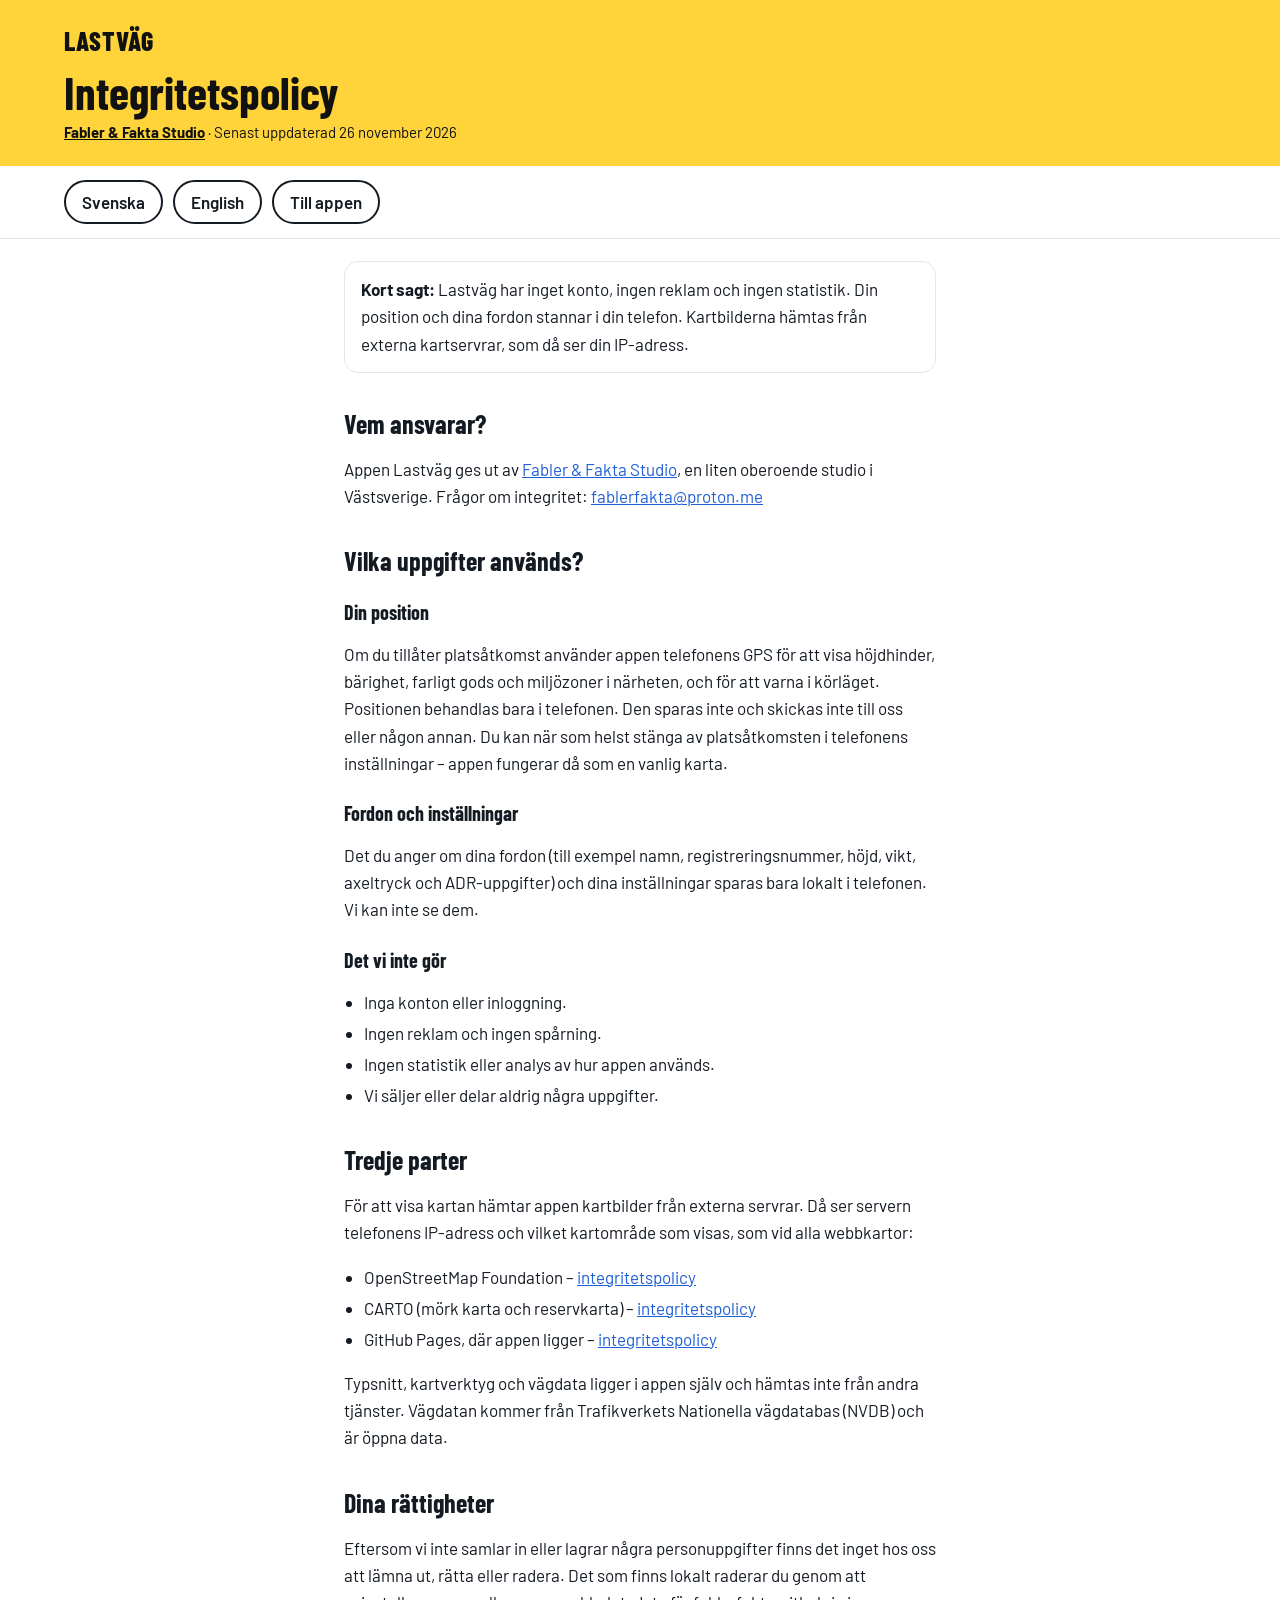
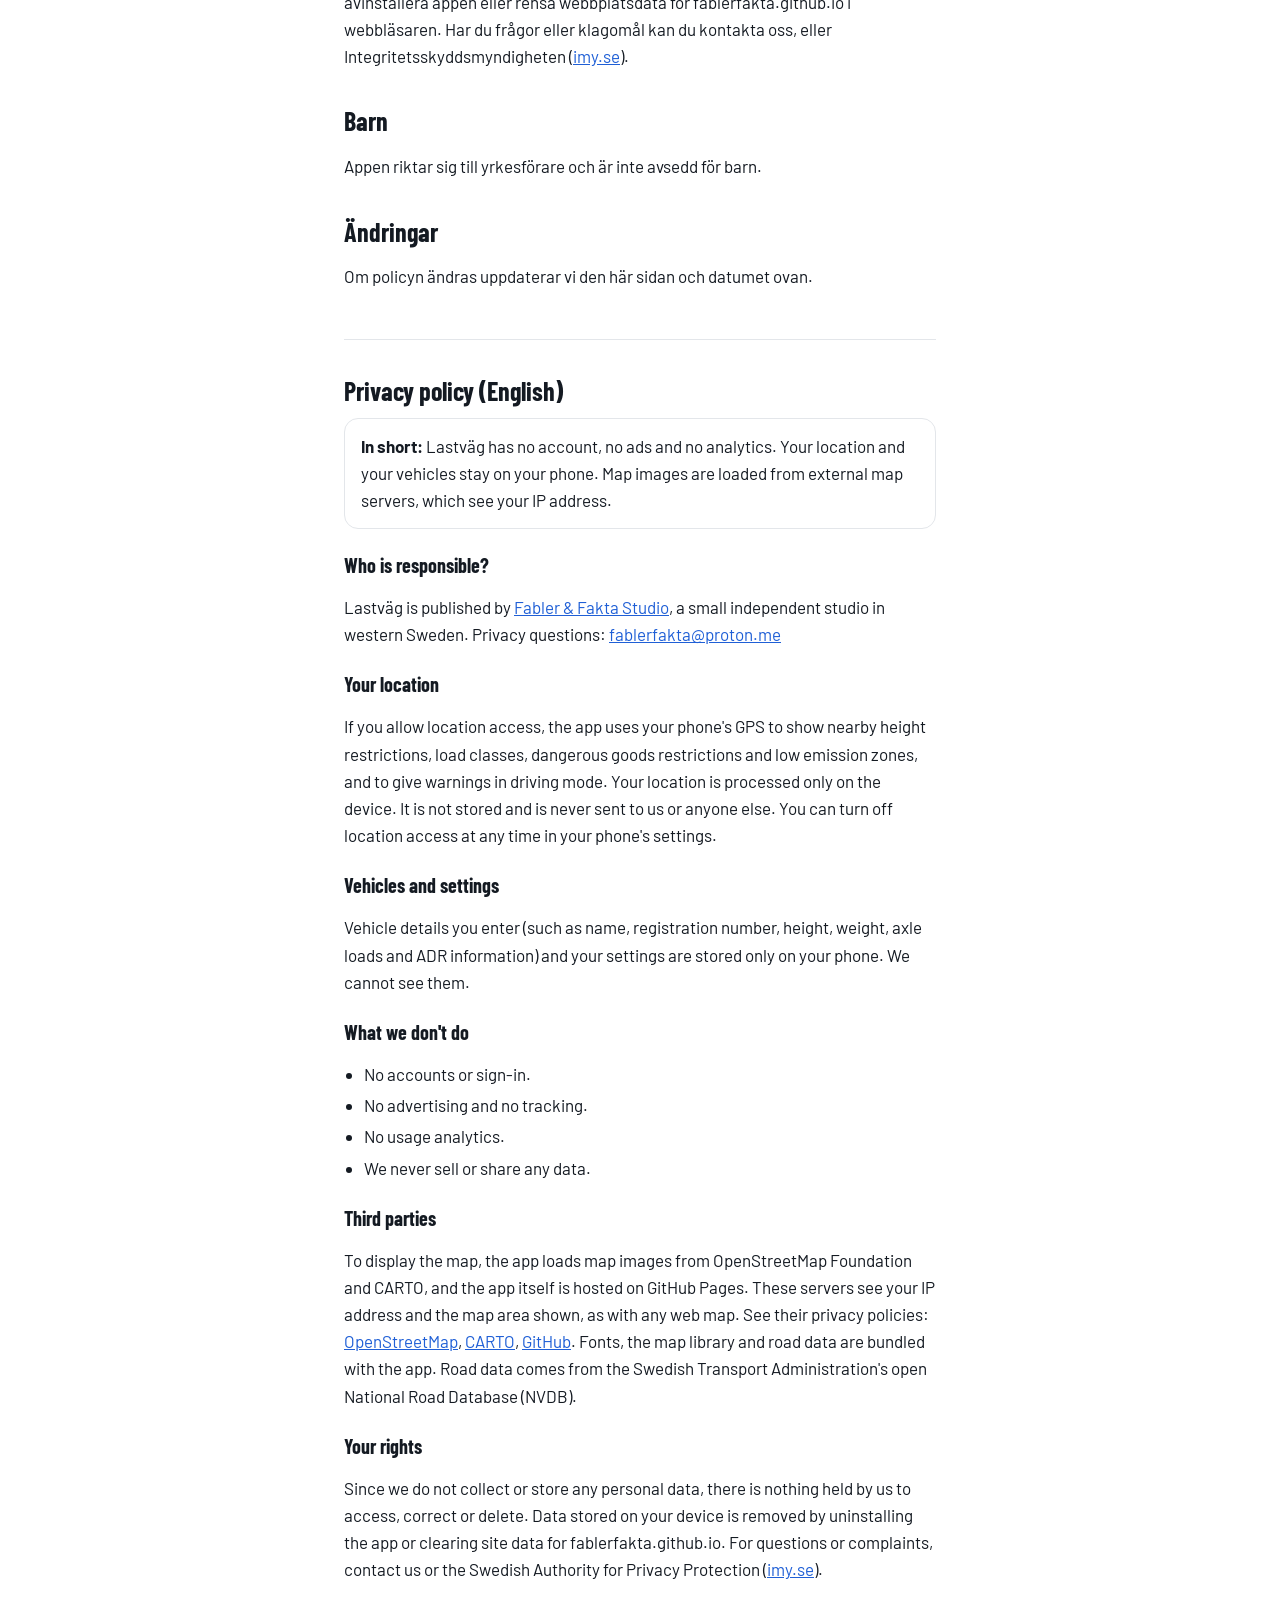
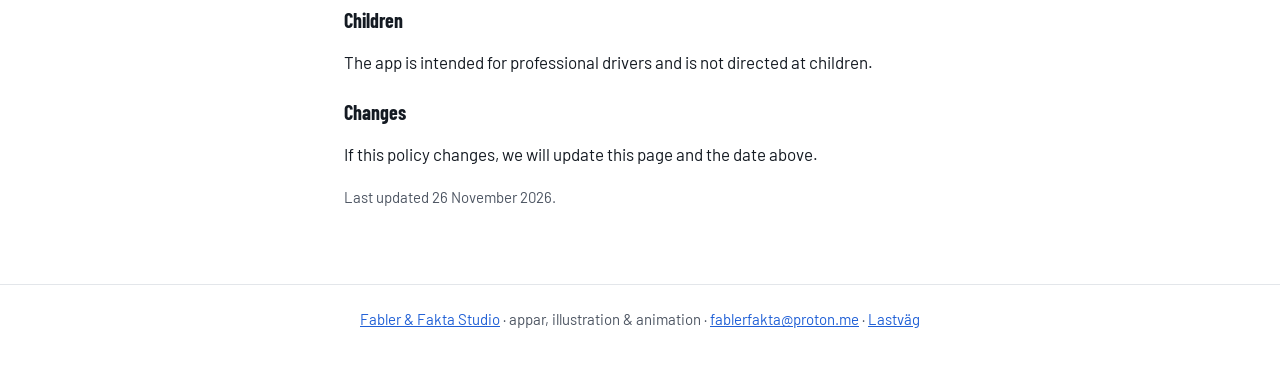
==== integritet.html @ 2f79957a "Lastväg (tidigare Fri höjd): appen flyttad hit och omdöpt Co-Authored-By: Claude Opus 5.5 <noreply@a" ====
<!DOCTYPE html>
<html lang="sv">
<head>
<meta charset="utf-8">
<meta name="viewport" content="width=device-width, initial-scale=1">
<title>Integritetspolicy – Lastväg</title>
<meta name="description" content="Integritetspolicy för appen Lastväg från Fabler & Fakta Studio.">
<link rel="icon" href="icon.svg" type="image/svg+xml">
<link rel="stylesheet" href="lib/fonts/fonts.css">
<style>
  /* Integritetspolicy – samma uttryck som appen: gul vägskylt, svart text, lugn läsning */
  :root{color-scheme:light dark;--bg:light-dark(#ffffff,#0F1318);--ink:light-dark(#141A22,#E9ECF1);--muted:light-dark(#4D5562,#A3ACB9);--linje:light-dark(#E3E6EA,#2A313C);--lank:light-dark(#1F5FD6,#8DB5FF)}
  *{box-sizing:border-box}
  body{margin:0;background:var(--bg);color:var(--ink);font:17px/1.6 'Barlow',system-ui,sans-serif}
  header{background:#FFD43B;color:#111;padding:28px max(5vw,18px) 22px}
  header .brand{font:800 26px/1 'Barlow Condensed',system-ui,sans-serif;letter-spacing:1px}
  header h1{margin:14px 0 4px;font:700 clamp(32px,6vw,46px)/1.05 'Barlow Condensed',system-ui,sans-serif}
  header p{margin:0;font-size:15px}
  nav.sprak{display:flex;gap:10px;flex-wrap:wrap;padding:14px max(5vw,18px);border-bottom:1px solid var(--linje)}
  nav.sprak a{display:inline-flex;align-items:center;min-height:44px;padding:0 16px;border-radius:999px;border:2px solid currentColor;color:var(--ink);text-decoration:none;font-weight:600}
  main{max-width:720px;margin:0 auto;padding:10px max(5vw,18px) 60px}
  h2{font:700 26px/1.15 'Barlow Condensed',system-ui,sans-serif;margin:36px 0 6px}
  h3{font:700 20px/1.2 'Barlow Condensed',system-ui,sans-serif;margin:24px 0 4px}
  a{color:var(--lank)}
  ul{padding-left:20px}
  li{margin:4px 0}
  .kort{border:1px solid var(--linje);border-radius:14px;padding:14px 16px;margin:12px 0}
  .muted{color:var(--muted);font-size:15px}
  header a.studio{color:#111;font-weight:700}
  .sidfot{border-top:1px solid var(--linje);padding:22px max(5vw,18px) 34px;text-align:center;font-size:15px;color:var(--muted)}
  .sidfot a{color:var(--lank)}
  hr{border:0;border-top:1px solid var(--linje);margin:48px 0 0}
</style>
</head>
<body>
<header>
  <div class="brand">LASTVÄG</div>
  <h1>Integritetspolicy</h1>
  <p><a class="studio" href="https://fablerfakta.github.io">Fabler &amp; Fakta Studio</a> · Senast uppdaterad 26 november 2026</p>
</header>
<nav class="sprak" aria-label="Språk"><a href="#sv">Svenska</a><a href="#en">English</a><a href="./">Till appen</a></nav>

<main>
<section id="sv" lang="sv">
  <div class="kort"><b>Kort sagt:</b> Lastväg har inget konto, ingen reklam och ingen statistik. Din position och dina fordon stannar i din telefon. Kartbilderna hämtas från externa kartservrar, som då ser din IP-adress.</div>

  <h2>Vem ansvarar?</h2>
  <p>Appen Lastväg ges ut av <a href="https://fablerfakta.github.io">Fabler &amp; Fakta Studio</a>, en liten oberoende studio i Västsverige. Frågor om integritet: <a href="mailto:fablerfakta@proton.me">fablerfakta@proton.me</a></p>

  <h2>Vilka uppgifter används?</h2>
  <h3>Din position</h3>
  <p>Om du tillåter platsåtkomst använder appen telefonens GPS för att visa höjdhinder, bärighet, farligt gods och miljözoner i närheten, och för att varna i körläget. Positionen behandlas bara i telefonen. Den sparas inte och skickas inte till oss eller någon annan. Du kan när som helst stänga av platsåtkomsten i telefonens inställningar – appen fungerar då som en vanlig karta.</p>
  <h3>Fordon och inställningar</h3>
  <p>Det du anger om dina fordon (till exempel namn, registreringsnummer, höjd, vikt, axeltryck och ADR-uppgifter) och dina inställningar sparas bara lokalt i telefonen. Vi kan inte se dem.</p>
  <h3>Det vi inte gör</h3>
  <ul>
    <li>Inga konton eller inloggning.</li>
    <li>Ingen reklam och ingen spårning.</li>
    <li>Ingen statistik eller analys av hur appen används.</li>
    <li>Vi säljer eller delar aldrig några uppgifter.</li>
  </ul>

  <h2>Tredje parter</h2>
  <p>För att visa kartan hämtar appen kartbilder från externa servrar. Då ser servern telefonens IP-adress och vilket kartområde som visas, som vid alla webbkartor:</p>
  <ul>
    <li>OpenStreetMap Foundation – <a href="https://osmfoundation.org/wiki/Privacy_Policy" target="_blank" rel="noopener">integritetspolicy</a></li>
    <li>CARTO (mörk karta och reservkarta) – <a href="https://carto.com/privacy" target="_blank" rel="noopener">integritetspolicy</a></li>
    <li>GitHub Pages, där appen ligger – <a href="https://docs.github.com/en/site-policy/privacy-policies/github-general-privacy-statement" target="_blank" rel="noopener">integritetspolicy</a></li>
  </ul>
  <p>Typsnitt, kartverktyg och vägdata ligger i appen själv och hämtas inte från andra tjänster. Vägdatan kommer från Trafikverkets Nationella vägdatabas (NVDB) och är öppna data.</p>

  <h2>Dina rättigheter</h2>
  <p>Eftersom vi inte samlar in eller lagrar några personuppgifter finns det inget hos oss att lämna ut, rätta eller radera. Det som finns lokalt raderar du genom att avinstallera appen eller rensa webbplatsdata för fablerfakta.github.io i webbläsaren. Har du frågor eller klagomål kan du kontakta oss, eller Integritetsskyddsmyndigheten (<a href="https://www.imy.se" target="_blank" rel="noopener">imy.se</a>).</p>

  <h2>Barn</h2>
  <p>Appen riktar sig till yrkesförare och är inte avsedd för barn.</p>

  <h2>Ändringar</h2>
  <p>Om policyn ändras uppdaterar vi den här sidan och datumet ovan.</p>
</section>

<hr>

<section id="en" lang="en">
  <h2>Privacy policy (English)</h2>
  <div class="kort"><b>In short:</b> Lastväg has no account, no ads and no analytics. Your location and your vehicles stay on your phone. Map images are loaded from external map servers, which see your IP address.</div>

  <h3>Who is responsible?</h3>
  <p>Lastväg is published by <a href="https://fablerfakta.github.io">Fabler &amp; Fakta Studio</a>, a small independent studio in western Sweden. Privacy questions: <a href="mailto:fablerfakta@proton.me">fablerfakta@proton.me</a></p>

  <h3>Your location</h3>
  <p>If you allow location access, the app uses your phone's GPS to show nearby height restrictions, load classes, dangerous goods restrictions and low emission zones, and to give warnings in driving mode. Your location is processed only on the device. It is not stored and is never sent to us or anyone else. You can turn off location access at any time in your phone's settings.</p>

  <h3>Vehicles and settings</h3>
  <p>Vehicle details you enter (such as name, registration number, height, weight, axle loads and ADR information) and your settings are stored only on your phone. We cannot see them.</p>

  <h3>What we don't do</h3>
  <ul>
    <li>No accounts or sign-in.</li>
    <li>No advertising and no tracking.</li>
    <li>No usage analytics.</li>
    <li>We never sell or share any data.</li>
  </ul>

  <h3>Third parties</h3>
  <p>To display the map, the app loads map images from OpenStreetMap Foundation and CARTO, and the app itself is hosted on GitHub Pages. These servers see your IP address and the map area shown, as with any web map. See their privacy policies:
    <a href="https://osmfoundation.org/wiki/Privacy_Policy" target="_blank" rel="noopener">OpenStreetMap</a>,
    <a href="https://carto.com/privacy" target="_blank" rel="noopener">CARTO</a>,
    <a href="https://docs.github.com/en/site-policy/privacy-policies/github-general-privacy-statement" target="_blank" rel="noopener">GitHub</a>.
    Fonts, the map library and road data are bundled with the app. Road data comes from the Swedish Transport Administration's open National Road Database (NVDB).</p>

  <h3>Your rights</h3>
  <p>Since we do not collect or store any personal data, there is nothing held by us to access, correct or delete. Data stored on your device is removed by uninstalling the app or clearing site data for fablerfakta.github.io. For questions or complaints, contact us or the Swedish Authority for Privacy Protection (<a href="https://www.imy.se" target="_blank" rel="noopener">imy.se</a>).</p>

  <h3>Children</h3>
  <p>The app is intended for professional drivers and is not directed at children.</p>

  <h3>Changes</h3>
  <p>If this policy changes, we will update this page and the date above.</p>
  <p class="muted">Last updated 26 November 2026.</p>
</section>
</main>
<footer class="sidfot">
  <a href="https://fablerfakta.github.io">Fabler &amp; Fakta Studio</a> · appar, illustration &amp; animation · <a href="mailto:fablerfakta@proton.me">fablerfakta@proton.me</a> · <a href="./">Lastväg</a>
</footer>
</body>
</html>
---- lib/fonts/fonts.css ----
/* Barlow och Barlow Condensed – SIL Open Font License 1.1 (se OFL.txt). Lokala kopior, inga anrop till Google. */
@font-face{font-family:'Barlow';font-style:normal;font-weight:400;font-display:swap;src:url('Barlow-Regular.woff') format('woff')}
@font-face{font-family:'Barlow';font-style:normal;font-weight:500;font-display:swap;src:url('Barlow-Medium.woff') format('woff')}
@font-face{font-family:'Barlow';font-style:normal;font-weight:600;font-display:swap;src:url('Barlow-SemiBold.woff') format('woff')}
@font-face{font-family:'Barlow';font-style:normal;font-weight:700;font-display:swap;src:url('Barlow-Bold.woff') format('woff')}
@font-face{font-family:'Barlow Condensed';font-style:normal;font-weight:600;font-display:swap;src:url('BarlowCondensed-SemiBold.woff') format('woff')}
@font-face{font-family:'Barlow Condensed';font-style:normal;font-weight:700;font-display:swap;src:url('BarlowCondensed-Bold.woff') format('woff')}
@font-face{font-family:'Barlow Condensed';font-style:normal;font-weight:800;font-display:swap;src:url('BarlowCondensed-ExtraBold.woff') format('woff')}
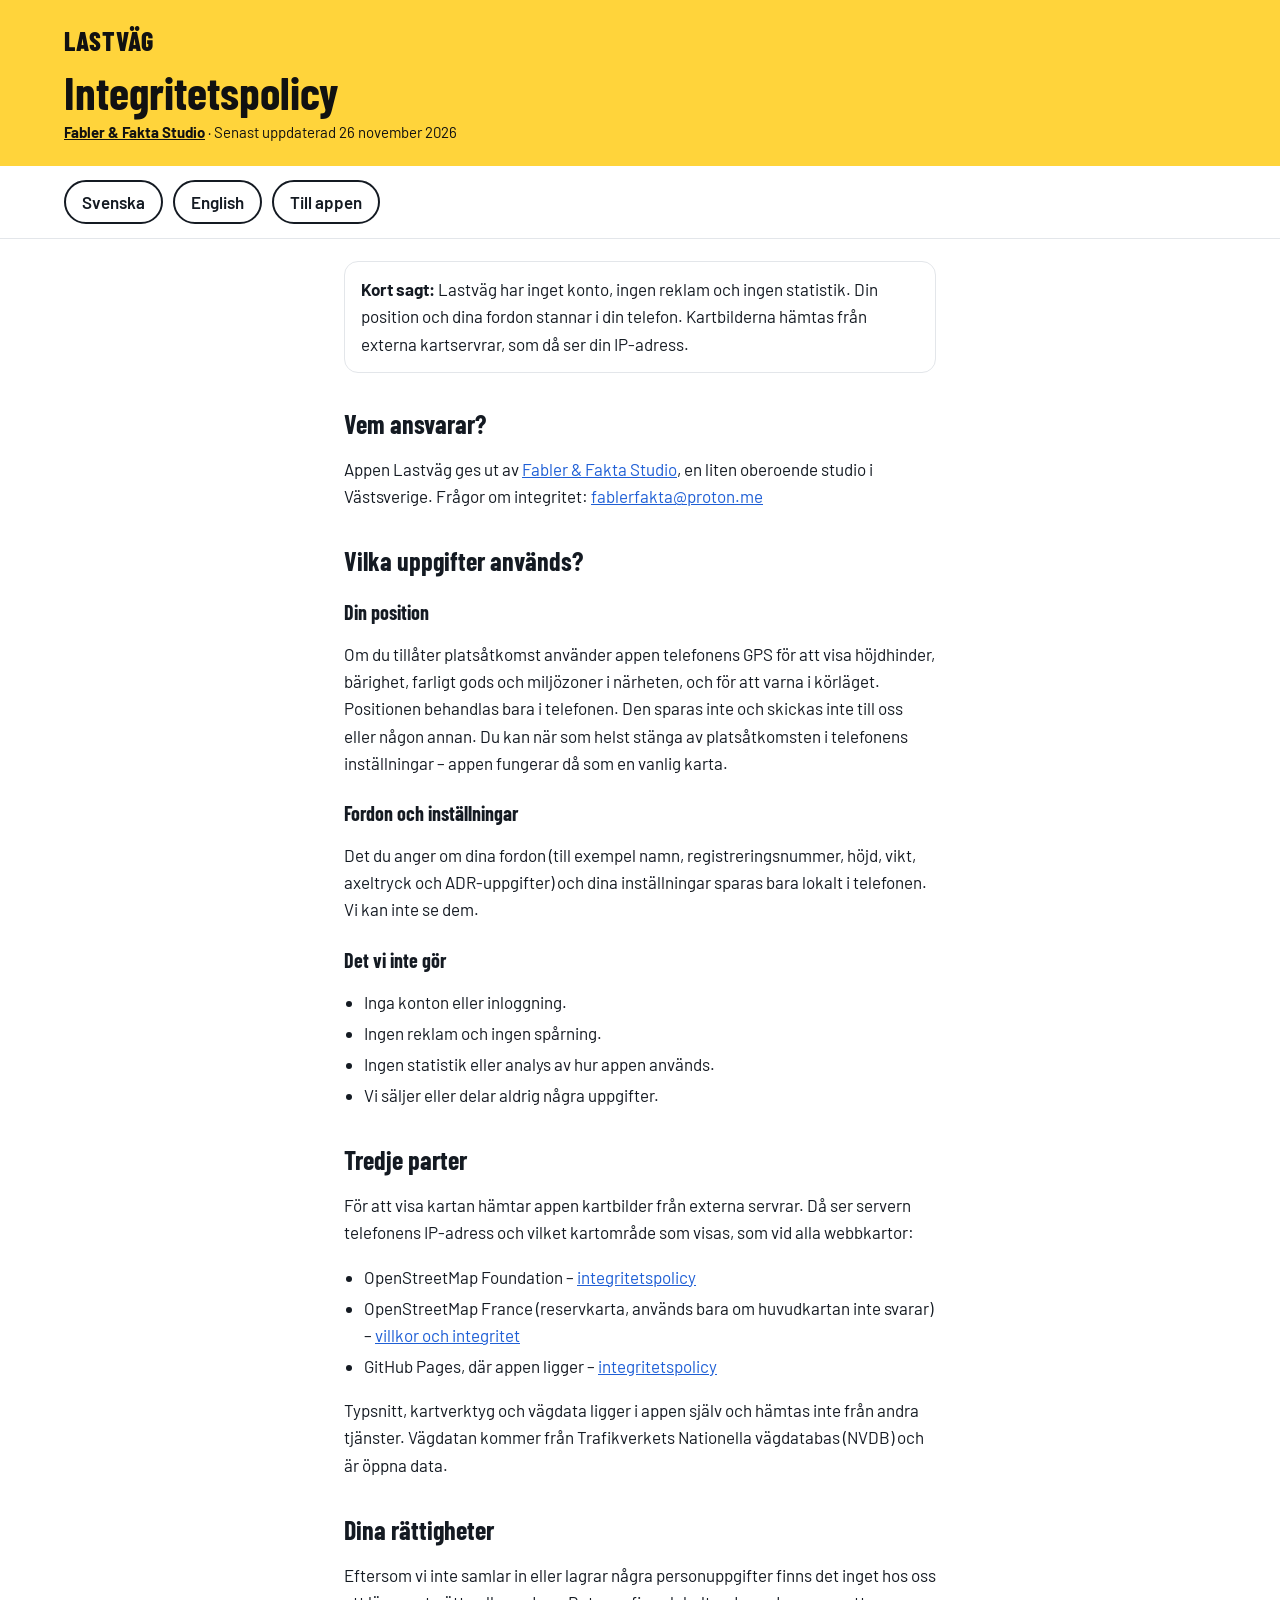
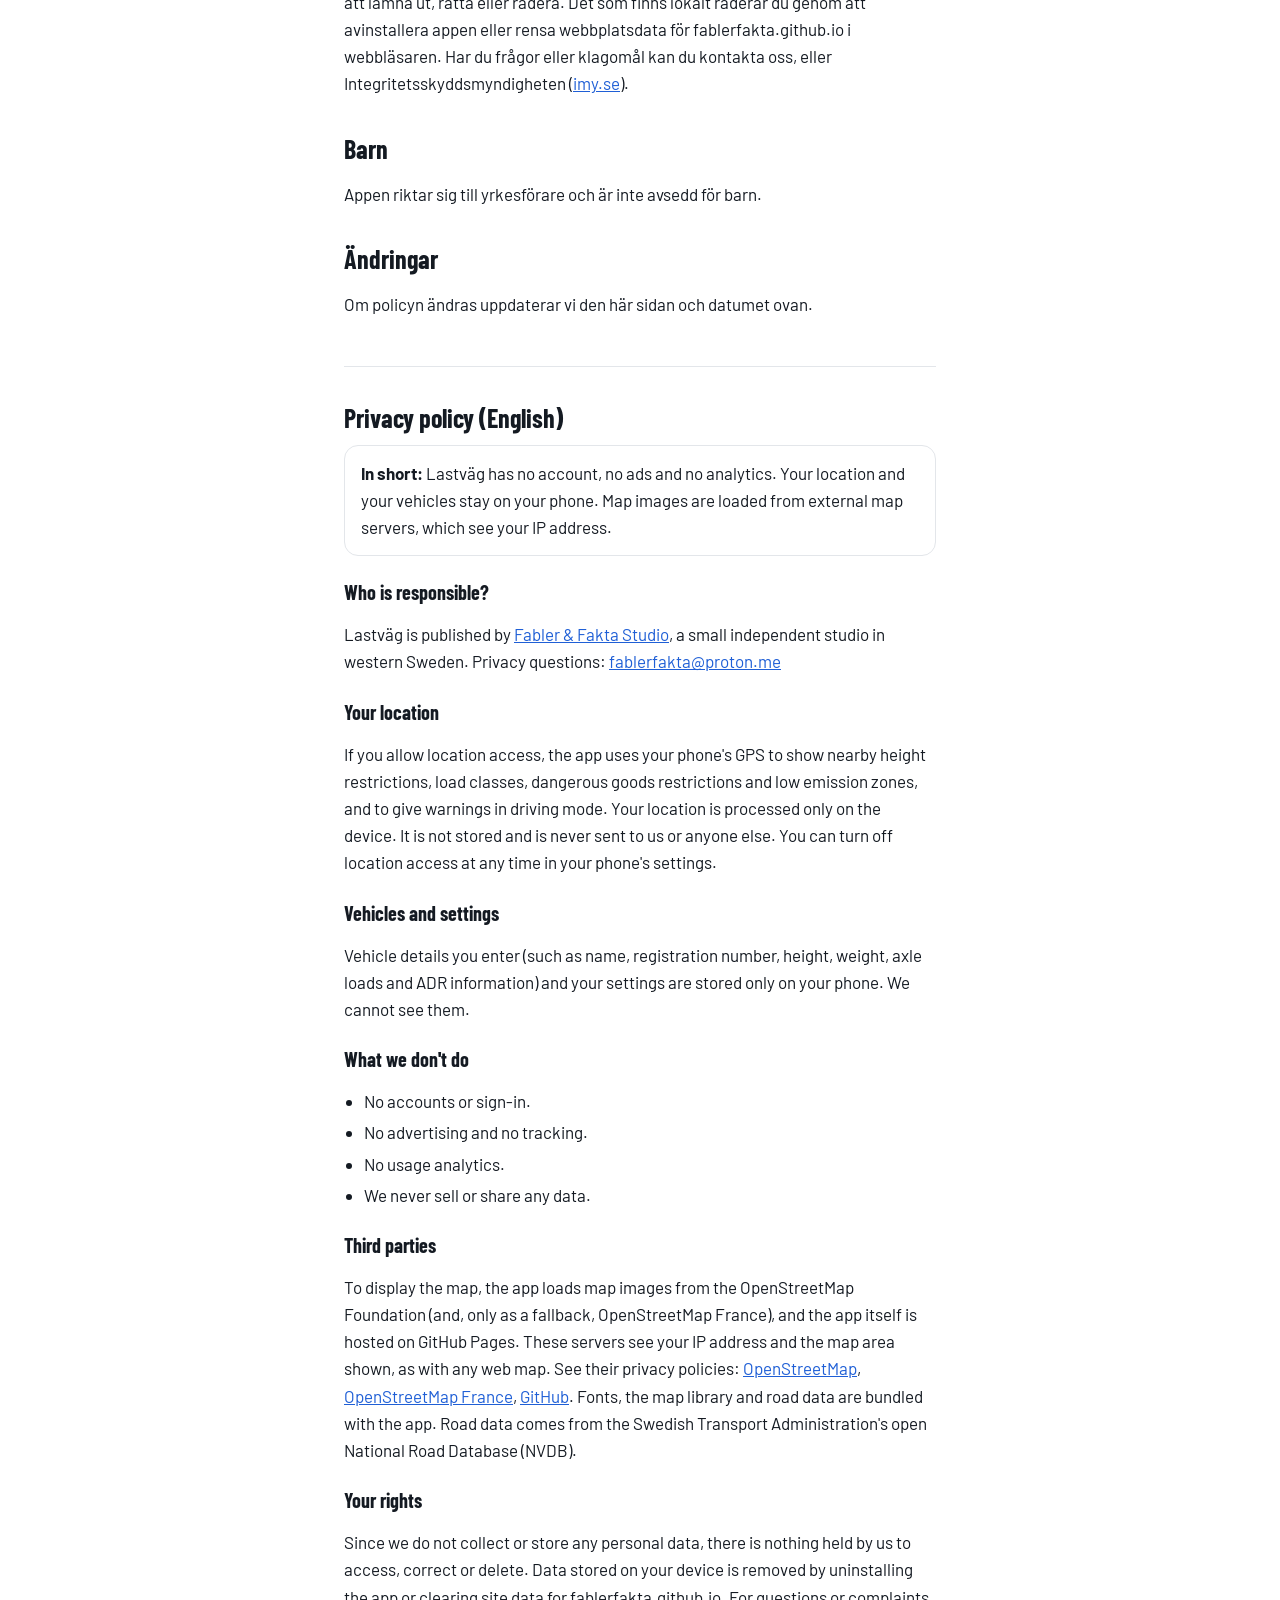
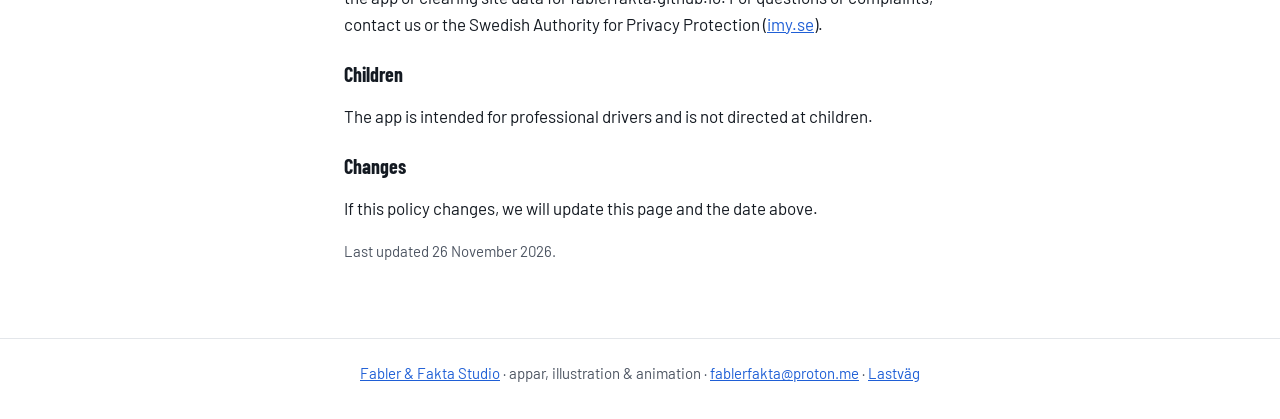
==== commit 7bf0885c: "Kartan: OpenStreetMap i stället för CARTO (som nu kräver API-nyckel), mörkt läge via filter Co-Autho" ====
--- a/integritet.html
+++ b/integritet.html
@@ -64,7 +64,7 @@
   <p>För att visa kartan hämtar appen kartbilder från externa servrar. Då ser servern telefonens IP-adress och vilket kartområde som visas, som vid alla webbkartor:</p>
   <ul>
     <li>OpenStreetMap Foundation – <a href="https://osmfoundation.org/wiki/Privacy_Policy" target="_blank" rel="noopener">integritetspolicy</a></li>
-    <li>CARTO (mörk karta och reservkarta) – <a href="https://carto.com/privacy" target="_blank" rel="noopener">integritetspolicy</a></li>
+    <li>OpenStreetMap France (reservkarta, används bara om huvudkartan inte svarar) – <a href="https://www.openstreetmap.fr/mentions-legales/" target="_blank" rel="noopener">villkor och integritet</a></li>
     <li>GitHub Pages, där appen ligger – <a href="https://docs.github.com/en/site-policy/privacy-policies/github-general-privacy-statement" target="_blank" rel="noopener">integritetspolicy</a></li>
   </ul>
   <p>Typsnitt, kartverktyg och vägdata ligger i appen själv och hämtas inte från andra tjänster. Vägdatan kommer från Trafikverkets Nationella vägdatabas (NVDB) och är öppna data.</p>
@@ -103,9 +103,9 @@
   </ul>
 
   <h3>Third parties</h3>
-  <p>To display the map, the app loads map images from OpenStreetMap Foundation and CARTO, and the app itself is hosted on GitHub Pages. These servers see your IP address and the map area shown, as with any web map. See their privacy policies:
+  <p>To display the map, the app loads map images from the OpenStreetMap Foundation (and, only as a fallback, OpenStreetMap France), and the app itself is hosted on GitHub Pages. These servers see your IP address and the map area shown, as with any web map. See their privacy policies:
     <a href="https://osmfoundation.org/wiki/Privacy_Policy" target="_blank" rel="noopener">OpenStreetMap</a>,
-    <a href="https://carto.com/privacy" target="_blank" rel="noopener">CARTO</a>,
+    <a href="https://www.openstreetmap.fr/mentions-legales/" target="_blank" rel="noopener">OpenStreetMap France</a>,
     <a href="https://docs.github.com/en/site-policy/privacy-policies/github-general-privacy-statement" target="_blank" rel="noopener">GitHub</a>.
     Fonts, the map library and road data are bundled with the app. Road data comes from the Swedish Transport Administration's open National Road Database (NVDB).</p>
 
